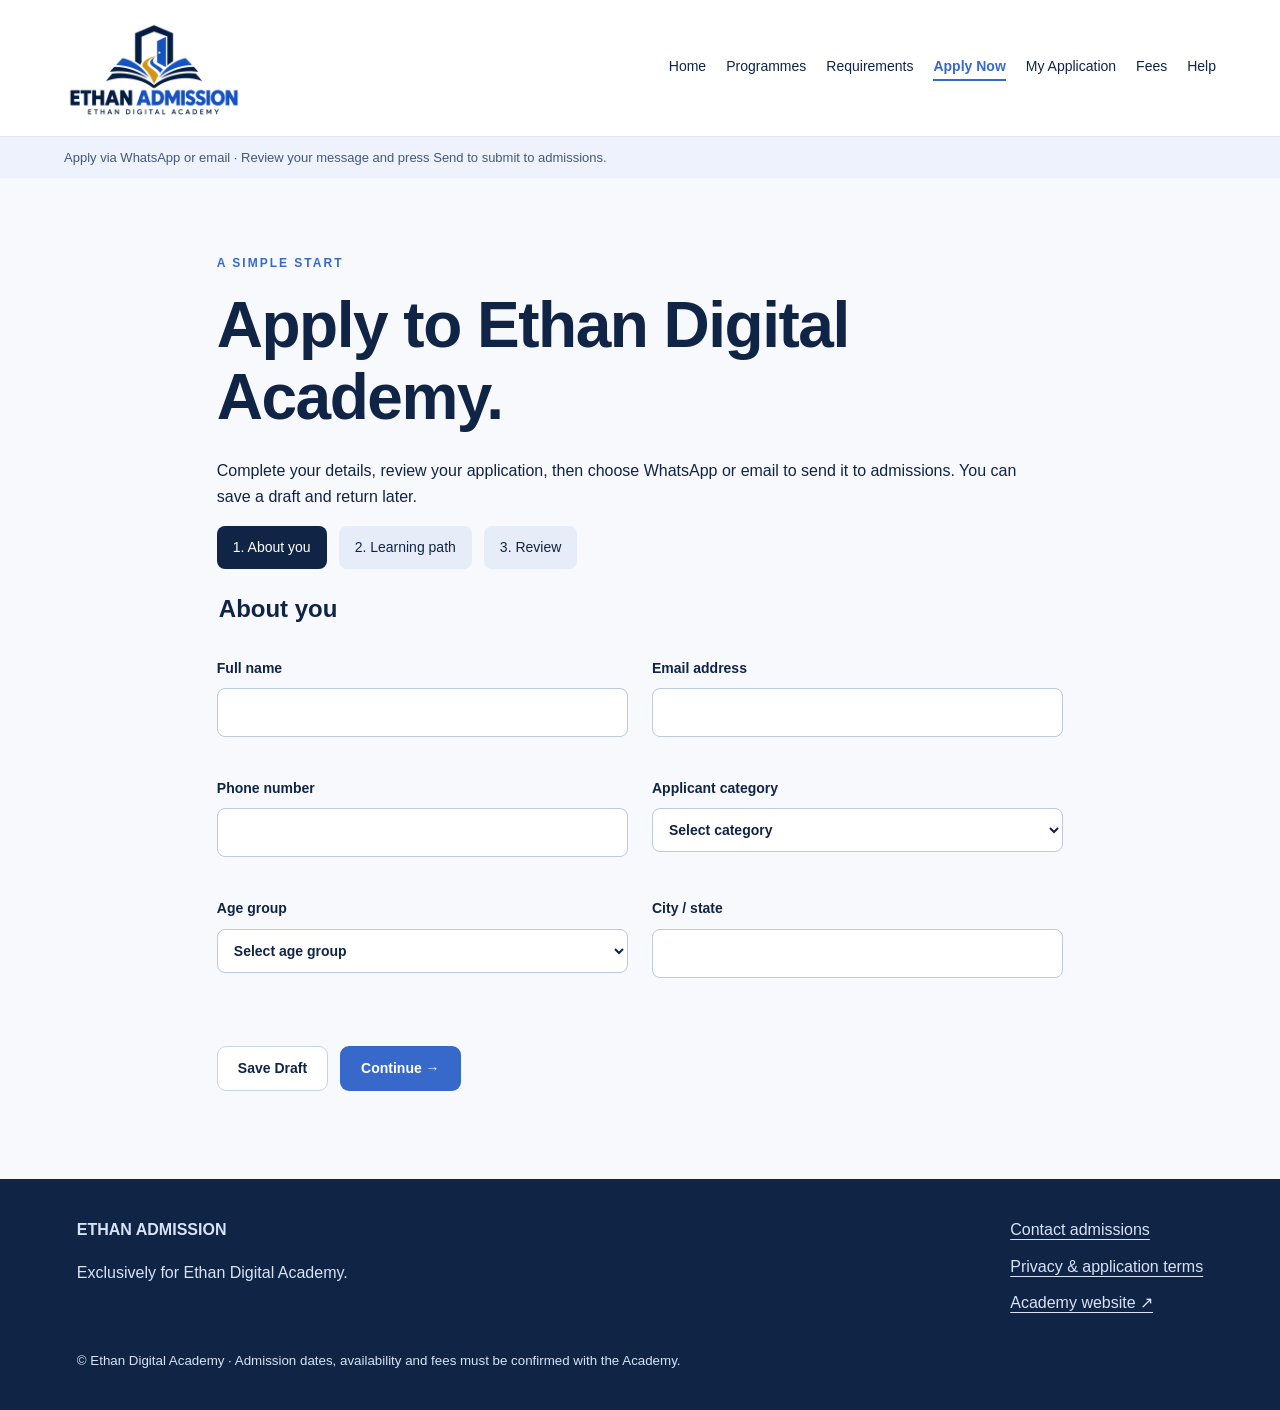
==== apply.html @ f35c6078 "Add files via upload" ====
<!doctype html><html lang="en"><head><meta charset="utf-8"><meta name="viewport" content="width=device-width,initial-scale=1"><meta name="description" content="ETHAN ADMISSION — explore programmes and prepare your application to Ethan Digital Academy."><title>Application | ETHAN ADMISSION</title><link rel="icon" href="assets/ethan-admission-logo.png"><link rel="stylesheet" href="style.css"></head><body><a class="skip" href="#main">Skip to content</a><header><a href="index.html" class="brand"><img src="assets/ethan-admission-logo.png" alt="ETHAN ADMISSION — ETHAN DIGITAL ACADEMY" width="180" height="120"></a><button id="menu-toggle" class="secondary" aria-expanded="false" aria-controls="navigation">Menu</button><nav id="navigation" aria-label="Main navigation"><a href="index.html">Home</a><a href="programmes.html">Programmes</a><a href="requirements.html">Requirements</a><a href="apply.html" aria-current="page">Apply Now</a><a href="dashboard.html">My Application</a><a href="fees.html">Fees</a><a href="help.html">Help</a></nav></header><div class="preview">Apply via WhatsApp or email · Review your message and press Send to submit to admissions.</div><main id="main"><section class="narrow"><p class="eyebrow">A SIMPLE START</p><h1>Apply to Ethan Digital Academy.</h1><p>Complete your details, review your application, then choose WhatsApp or email to send it to admissions. You can save a draft and return later.</p><ol class="wizard-tabs" aria-label="Application steps"><li>1. About you</li><li>2. Learning path</li><li>3. Review</li></ol><form id="application" novalidate><fieldset data-step="0"><legend>About you</legend><div class="grid two"><label>Full name<input name="name" required maxlength="120" autocomplete="name"></label><label>Email address<input name="email" type="email" required autocomplete="email"></label><label>Phone number<input name="phone" type="tel" required maxlength="30" autocomplete="tel"></label><label>Applicant category<select name="category" required><option value="">Select category</option><option>Student</option><option>Professional</option><option>Business Owner</option></select></label><label>Age group<select name="ageGroup" required><option value="">Select age group</option><option value="under18">Under 18</option><option value="adult">18 or above</option></select></label><label>City / state<input name="location" maxlength="100"></label></div><div id="guardian-fields" hidden><h3>Parent or guardian details</h3><div class="grid two"><label>Guardian full name<input name="guardian" maxlength="120"></label><label>Guardian phone<input name="guardianPhone" type="tel" maxlength="30"></label><label>Relationship<select name="relationship"><option value="">Select relationship</option><option>Parent</option><option>Guardian</option></select></label></div><label class="check"><input name="guardianConsent" type="checkbox"> My parent or guardian is aware of this application preparation.</label></div></fieldset><fieldset data-step="1" hidden><legend>Your learning path</legend><div class="grid two"><label>Programme<select name="programme" id="programme" required></select></label><label>Preferred mode<select name="mode" required><option value="">Select preference</option><option>Online</option><option>Physical classroom</option><option>Hybrid</option></select></label><label>Experience level<select name="experience"><option>Beginner</option><option>Some experience</option><option>Experienced</option></select></label><label>Preferred schedule<select name="schedule"><option>No preference</option><option>Weekdays</option><option>Weekends</option></select></label></div><label>What would you like to achieve?<textarea name="goals" rows="4" required maxlength="1000"></textarea></label><p class="muted">Your preferences help admissions understand your needs. They do not reserve a place or confirm a timetable.</p></fieldset><fieldset data-step="2" hidden><legend>Review your information</legend><div id="review" class="card"></div><label class="check"><input id="acknowledge" type="checkbox" required> I confirm these details are correct and agree to share this application with Ethan Digital Academy through my chosen channel.</label></fieldset><div class="actions"><button type="button" id="back" class="secondary">Back</button><button type="button" id="save-draft" class="secondary">Save Draft</button><button type="button" id="next">Continue →</button><button id="finish" hidden>Continue to submission</button></div><p id="feedback" role="status"></p><div id="submission-options"></div></form></section></main><footer><div><strong>ETHAN ADMISSION</strong><p>Exclusively for Ethan Digital Academy.</p></div><div><a href="help.html">Contact admissions</a><a href="privacy.html">Privacy & application terms</a><a href="https://ethandigitalacademy.org">Academy website ↗</a></div><small>© Ethan Digital Academy · Admission dates, availability and fees must be confirmed with the Academy.</small></footer><script src="programmes.js"></script><script src="submission.js"></script><script src="app.js"></script></body></html>
---- style.css ----
:root{font-family:Arial,Helvetica,sans-serif;color:#102446;background:#f7f9fd;line-height:1.65;--blue:#3769cb;--navy:#102446}*{box-sizing:border-box}body{margin:0}a{color:#2456b4;text-underline-offset:4px}header{display:flex;align-items:center;justify-content:space-between;gap:24px;background:white;padding:8px 5%;border-bottom:1px solid #e4e9f2}.brand img{display:block;width:180px;height:auto}nav{display:flex;gap:20px;flex-wrap:wrap}nav a{font-size:14px;text-decoration:none;color:var(--navy)}nav a[aria-current]{color:var(--blue);font-weight:700;border-bottom:2px solid var(--blue)}#menu-toggle{display:none}.preview{padding:10px 5%;background:#edf2fc;color:#435879;font-size:13px}.skip{position:absolute;left:10px;top:-100px;background:white;padding:10px;z-index:5}.skip:focus{top:10px}section{padding:64px 6%;max-width:1440px;margin:auto}.narrow{max-width:1000px}h1{font-size:clamp(36px,5vw,64px);line-height:1.12;letter-spacing:-1.5px;margin:16px 0 24px}h2{font-size:clamp(26px,3vw,36px);line-height:1.2;letter-spacing:-.5px}h3{font-size:21px;line-height:1.3}p{max-width:820px}.eyebrow,.tag{font-size:12px;letter-spacing:2px;font-weight:700;color:var(--blue)}.hero{background:var(--navy);max-width:none;color:white;display:grid;grid-template-columns:1.3fr 1fr;gap:60px;padding:72px 7%}.hero .eyebrow{color:#b0caff}.hero p{color:#d0dbee;max-width:560px}.hero-card{background:#1a3459;border:1px solid #355072;border-radius:24px;padding:32px;align-self:center}.hero-card .tag{color:#b0caff}.hero-card li{padding:8px 0}.grid{display:grid;grid-template-columns:repeat(3,minmax(0,1fr));gap:24px;margin:28px 0}.two{grid-template-columns:repeat(2,minmax(0,1fr))}.card{background:white;border:1px solid #e0e6f1;border-radius:18px;padding:28px;box-shadow:0 6px 18px #10244604}.icon{display:inline-block;background:#edf2fc;color:var(--blue);padding:9px 14px;border-radius:10px;font-weight:700}.section-top{display:flex;justify-content:space-between;align-items:center;gap:20px}.soft{background:#edf2fc;max-width:none}.button,button{display:inline-block;border:1px solid transparent;background:var(--blue);color:white;text-decoration:none;padding:12px 20px;border-radius:9px;font:700 14px Arial;cursor:pointer;line-height:1.4}.secondary,.light{background:white;color:var(--navy);border-color:#c8d3e5}.actions{display:flex;gap:12px;flex-wrap:wrap;margin:24px 0}.filters{display:grid;grid-template-columns:2fr 1fr 1fr;gap:20px;padding:20px;background:white;border-radius:14px;margin-top:28px}input,select,textarea{display:block;width:100%;padding:12px;border:1px solid #bcc9df;border-radius:8px;background:white;color:var(--navy);font:inherit;margin:8px 0 16px}label{font-size:14px;font-weight:700}fieldset{border:0;margin:20px 0;padding:0}legend{font-size:24px;font-weight:700}.check{display:flex;gap:10px;align-items:flex-start;margin:24px 0}.check input{width:auto;margin-top:6px}.wizard-tabs{display:flex;gap:12px;list-style:none;padding:0;flex-wrap:wrap}.wizard-tabs li{background:#e7edf8;border-radius:8px;padding:10px 16px;font-size:14px}.wizard-tabs li.active{background:var(--navy);color:white}.muted{color:#51617a;font-size:14px}.steps{display:grid;grid-template-columns:repeat(4,1fr);gap:20px;margin:32px 0}.steps article{padding:20px;border-left:3px solid var(--blue);background:white}.badge{display:inline-block;background:#eaf0fc;color:#2857a9;border-radius:20px;padding:6px 12px;font-size:13px}dl{display:grid;grid-template-columns:1fr 2fr;gap:12px}dt{font-weight:700}dd{margin:0;overflow-wrap:anywhere;white-space:pre-wrap}details{background:white;padding:18px 24px;border:1px solid #dce4f0;border-radius:12px;margin-bottom:12px}summary{font-weight:700;cursor:pointer}.wrap{overflow-wrap:anywhere}dialog{border:1px solid #c4cee0;border-radius:20px;max-width:650px;width:90%;padding:32px;color:var(--navy)}dialog::backdrop{background:#102446aa}.close{float:right}footer{background:var(--navy);color:#d7e3f6;padding:38px 6%;display:flex;flex-wrap:wrap;justify-content:space-between;gap:24px}footer a{color:#d7e3f6;display:block;margin-bottom:10px}footer small{flex-basis:100%}[hidden]{display:none!important}:focus-visible{outline:3px solid #d9a120;outline-offset:4px}@media(max-width:950px){nav{gap:12px}.grid{grid-template-columns:repeat(2,minmax(0,1fr))}.hero{gap:28px}.steps{grid-template-columns:repeat(2,1fr)}.filters{grid-template-columns:1fr}}@media(max-width:650px){header{flex-wrap:wrap}.brand img{width:155px}#menu-toggle{display:block}nav{display:none;width:100%;flex-direction:column;padding-bottom:15px}nav.open{display:flex}section{padding:40px 6%}.hero,.grid,.two,.steps{grid-template-columns:1fr}.hero{padding:48px 6%}.section-top{display:block}.card{padding:22px}dl{grid-template-columns:1fr}dd{margin-bottom:12px}.wizard-tabs li{padding:8px 10px;font-size:12px}}@media print{header,.preview,footer,button,.actions,.skip{display:none!important}body{background:white}section{padding:0}.card{box-shadow:none;border:0}h1{font-size:30px}}
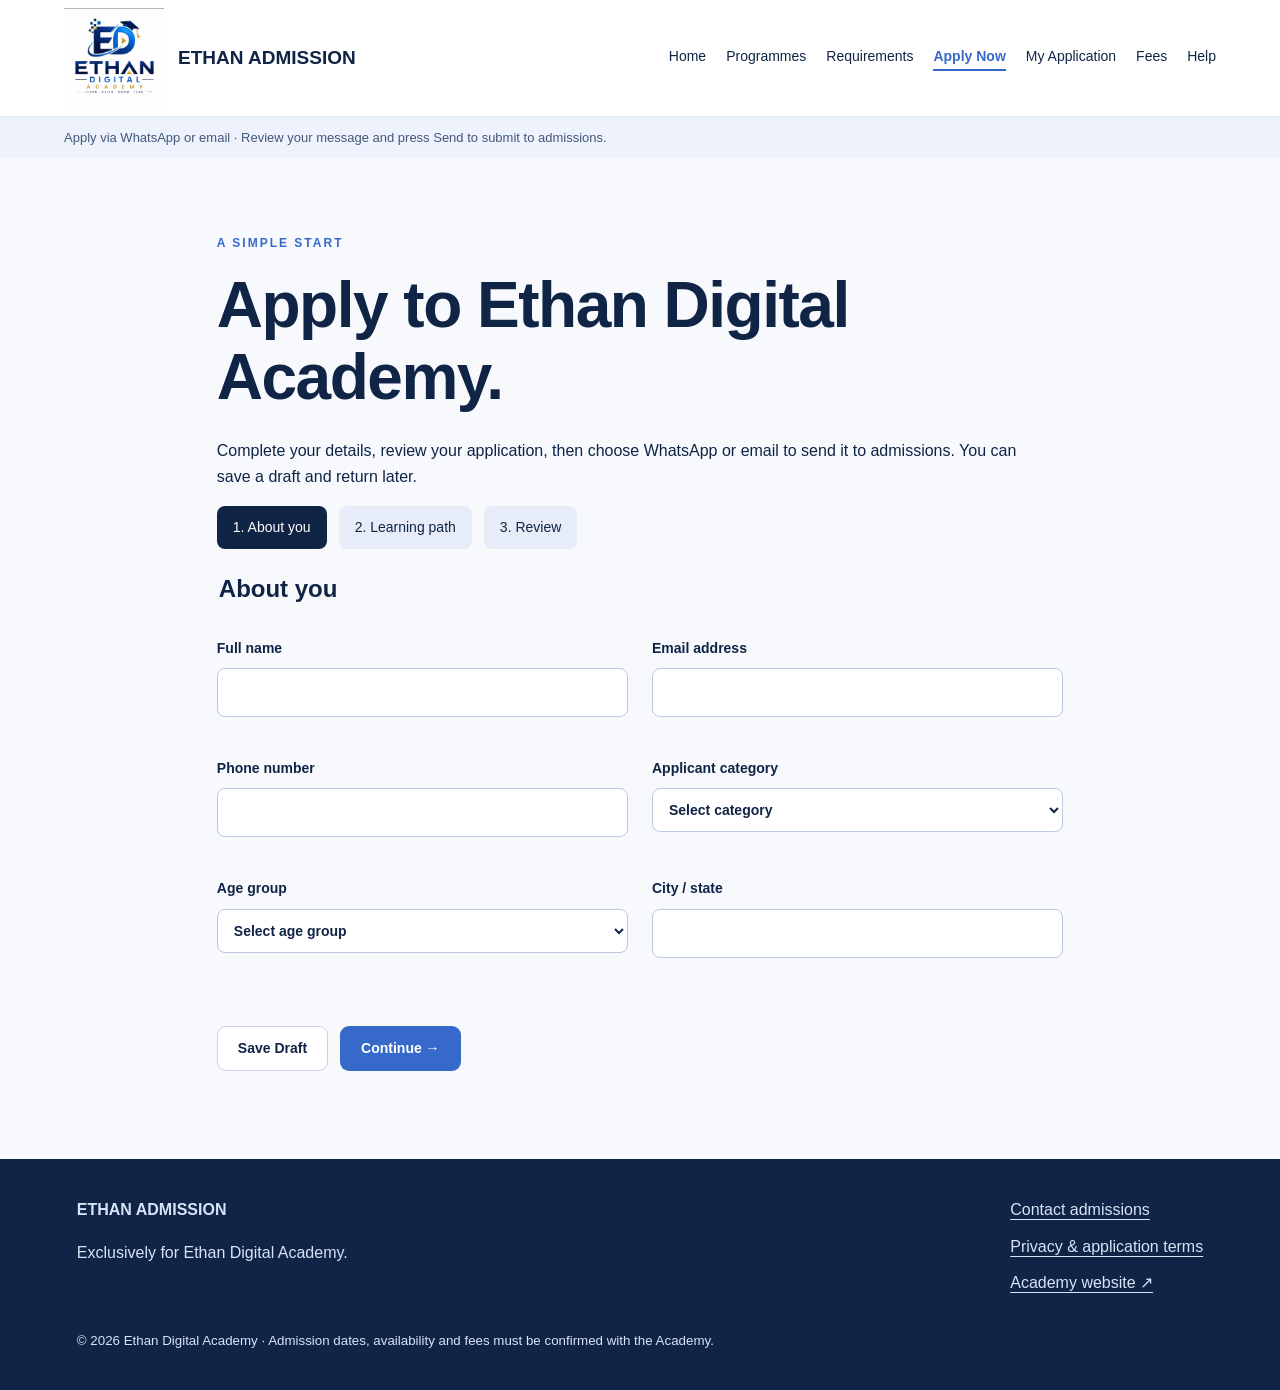
==== commit c4d9ccb4: "Add files via upload" ====
--- a/apply.html
+++ b/apply.html
@@ -1 +1 @@
-<!doctype html><html lang="en"><head><meta charset="utf-8"><meta name="viewport" content="width=device-width,initial-scale=1"><meta name="description" content="ETHAN ADMISSION — explore programmes and prepare your application to Ethan Digital Academy."><title>Application | ETHAN ADMISSION</title><link rel="icon" href="assets/ethan-admission-logo.png"><link rel="stylesheet" href="style.css"></head><body><a class="skip" href="#main">Skip to content</a><header><a href="index.html" class="brand"><img src="assets/ethan-admission-logo.png" alt="ETHAN ADMISSION — ETHAN DIGITAL ACADEMY" width="180" height="120"></a><button id="menu-toggle" class="secondary" aria-expanded="false" aria-controls="navigation">Menu</button><nav id="navigation" aria-label="Main navigation"><a href="index.html">Home</a><a href="programmes.html">Programmes</a><a href="requirements.html">Requirements</a><a href="apply.html" aria-current="page">Apply Now</a><a href="dashboard.html">My Application</a><a href="fees.html">Fees</a><a href="help.html">Help</a></nav></header><div class="preview">Apply via WhatsApp or email · Review your message and press Send to submit to admissions.</div><main id="main"><section class="narrow"><p class="eyebrow">A SIMPLE START</p><h1>Apply to Ethan Digital Academy.</h1><p>Complete your details, review your application, then choose WhatsApp or email to send it to admissions. You can save a draft and return later.</p><ol class="wizard-tabs" aria-label="Application steps"><li>1. About you</li><li>2. Learning path</li><li>3. Review</li></ol><form id="application" novalidate><fieldset data-step="0"><legend>About you</legend><div class="grid two"><label>Full name<input name="name" required maxlength="120" autocomplete="name"></label><label>Email address<input name="email" type="email" required autocomplete="email"></label><label>Phone number<input name="phone" type="tel" required maxlength="30" autocomplete="tel"></label><label>Applicant category<select name="category" required><option value="">Select category</option><option>Student</option><option>Professional</option><option>Business Owner</option></select></label><label>Age group<select name="ageGroup" required><option value="">Select age group</option><option value="under18">Under 18</option><option value="adult">18 or above</option></select></label><label>City / state<input name="location" maxlength="100"></label></div><div id="guardian-fields" hidden><h3>Parent or guardian details</h3><div class="grid two"><label>Guardian full name<input name="guardian" maxlength="120"></label><label>Guardian phone<input name="guardianPhone" type="tel" maxlength="30"></label><label>Relationship<select name="relationship"><option value="">Select relationship</option><option>Parent</option><option>Guardian</option></select></label></div><label class="check"><input name="guardianConsent" type="checkbox"> My parent or guardian is aware of this application preparation.</label></div></fieldset><fieldset data-step="1" hidden><legend>Your learning path</legend><div class="grid two"><label>Programme<select name="programme" id="programme" required></select></label><label>Preferred mode<select name="mode" required><option value="">Select preference</option><option>Online</option><option>Physical classroom</option><option>Hybrid</option></select></label><label>Experience level<select name="experience"><option>Beginner</option><option>Some experience</option><option>Experienced</option></select></label><label>Preferred schedule<select name="schedule"><option>No preference</option><option>Weekdays</option><option>Weekends</option></select></label></div><label>What would you like to achieve?<textarea name="goals" rows="4" required maxlength="1000"></textarea></label><p class="muted">Your preferences help admissions understand your needs. They do not reserve a place or confirm a timetable.</p></fieldset><fieldset data-step="2" hidden><legend>Review your information</legend><div id="review" class="card"></div><label class="check"><input id="acknowledge" type="checkbox" required> I confirm these details are correct and agree to share this application with Ethan Digital Academy through my chosen channel.</label></fieldset><div class="actions"><button type="button" id="back" class="secondary">Back</button><button type="button" id="save-draft" class="secondary">Save Draft</button><button type="button" id="next">Continue →</button><button id="finish" hidden>Continue to submission</button></div><p id="feedback" role="status"></p><div id="submission-options"></div></form></section></main><footer><div><strong>ETHAN ADMISSION</strong><p>Exclusively for Ethan Digital Academy.</p></div><div><a href="help.html">Contact admissions</a><a href="privacy.html">Privacy & application terms</a><a href="https://ethandigitalacademy.org">Academy website ↗</a></div><small>© Ethan Digital Academy · Admission dates, availability and fees must be confirmed with the Academy.</small></footer><script src="programmes.js"></script><script src="submission.js"></script><script src="app.js"></script></body></html>+<!doctype html><html lang="en"><head><meta charset="utf-8"><meta name="viewport" content="width=device-width,initial-scale=1"><meta name="description" content="ETHAN ADMISSION — explore programmes and prepare your application to Ethan Digital Academy."><title>Application | ETHAN ADMISSION</title><link rel="icon" href="assets/ethan-digital-academy-logo.jpeg"><link rel="stylesheet" href="style.css"></head><body><a class="skip" href="#main">Skip to content</a><header><a href="index.html" class="brand"><img src="assets/ethan-digital-academy-logo.jpeg" alt="Ethan Digital Academy" width="100" height="100"><span class="portal-name">ETHAN ADMISSION</span></a><button id="menu-toggle" class="secondary" aria-expanded="false" aria-controls="navigation">Menu</button><nav id="navigation" aria-label="Main navigation"><a href="index.html">Home</a><a href="programmes.html">Programmes</a><a href="requirements.html">Requirements</a><a href="apply.html" aria-current="page">Apply Now</a><a href="dashboard.html">My Application</a><a href="fees.html">Fees</a><a href="help.html">Help</a></nav></header><div class="preview">Apply via WhatsApp or email · Review your message and press Send to submit to admissions.</div><main id="main"><section class="narrow"><p class="eyebrow">A SIMPLE START</p><h1>Apply to Ethan Digital Academy.</h1><p>Complete your details, review your application, then choose WhatsApp or email to send it to admissions. You can save a draft and return later.</p><ol class="wizard-tabs" aria-label="Application steps"><li>1. About you</li><li>2. Learning path</li><li>3. Review</li></ol><form id="application" novalidate><fieldset data-step="0"><legend>About you</legend><div class="grid two"><label>Full name<input name="name" required maxlength="120" autocomplete="name"></label><label>Email address<input name="email" type="email" required autocomplete="email"></label><label>Phone number<input name="phone" type="tel" required maxlength="30" autocomplete="tel"></label><label>Applicant category<select name="category" required><option value="">Select category</option><option>Student</option><option>Professional</option><option>Business Owner</option></select></label><label>Age group<select name="ageGroup" required><option value="">Select age group</option><option value="under18">Under 18</option><option value="adult">18 or above</option></select></label><label>City / state<input name="location" maxlength="100"></label></div><div id="guardian-fields" hidden><h3>Parent or guardian details</h3><div class="grid two"><label>Guardian full name<input name="guardian" maxlength="120"></label><label>Guardian phone<input name="guardianPhone" type="tel" maxlength="30"></label><label>Relationship<select name="relationship"><option value="">Select relationship</option><option>Parent</option><option>Guardian</option></select></label></div><label class="check"><input name="guardianConsent" type="checkbox"> My parent or guardian is aware of this application preparation.</label></div></fieldset><fieldset data-step="1" hidden><legend>Your learning path</legend><div class="grid two"><label>Programme<select name="programme" id="programme" required></select></label><label>Preferred mode<select name="mode" required><option value="">Select preference</option><option>Online</option><option>Physical classroom</option><option>Hybrid</option></select></label><label>Experience level<select name="experience"><option>Beginner</option><option>Some experience</option><option>Experienced</option></select></label><label>Preferred schedule<select name="schedule"><option>No preference</option><option>Weekdays</option><option>Weekends</option></select></label></div><label>What would you like to achieve?<textarea name="goals" rows="4" required maxlength="1000"></textarea></label><p class="muted">Your preferences help admissions understand your needs. They do not reserve a place or confirm a timetable.</p></fieldset><fieldset data-step="2" hidden><legend>Review your information</legend><div id="review" class="card"></div><label class="check"><input id="acknowledge" type="checkbox" required> I confirm these details are correct and agree to share this application with Ethan Digital Academy through my chosen channel.</label></fieldset><div class="actions"><button type="button" id="back" class="secondary">Back</button><button type="button" id="save-draft" class="secondary">Save Draft</button><button type="button" id="next">Continue →</button><button id="finish" hidden>Continue to submission</button></div><p id="feedback" role="status"></p><div id="submission-options"></div></form></section></main><footer><div><strong>ETHAN ADMISSION</strong><p>Exclusively for Ethan Digital Academy.</p></div><div><a href="help.html">Contact admissions</a><a href="privacy.html">Privacy & application terms</a><a href="https://ethandigitalacademy.org">Academy website ↗</a></div><small>© 2026 Ethan Digital Academy · Admission dates, availability and fees must be confirmed with the Academy.</small></footer><script src="programmes.js"></script><script src="submission.js"></script><script src="app.js"></script></body></html>
--- a/style.css
+++ b/style.css
@@ -1 +1,3 @@
 :root{font-family:Arial,Helvetica,sans-serif;color:#102446;background:#f7f9fd;line-height:1.65;--blue:#3769cb;--navy:#102446}*{box-sizing:border-box}body{margin:0}a{color:#2456b4;text-underline-offset:4px}header{display:flex;align-items:center;justify-content:space-between;gap:24px;background:white;padding:8px 5%;border-bottom:1px solid #e4e9f2}.brand img{display:block;width:180px;height:auto}nav{display:flex;gap:20px;flex-wrap:wrap}nav a{font-size:14px;text-decoration:none;color:var(--navy)}nav a[aria-current]{color:var(--blue);font-weight:700;border-bottom:2px solid var(--blue)}#menu-toggle{display:none}.preview{padding:10px 5%;background:#edf2fc;color:#435879;font-size:13px}.skip{position:absolute;left:10px;top:-100px;background:white;padding:10px;z-index:5}.skip:focus{top:10px}section{padding:64px 6%;max-width:1440px;margin:auto}.narrow{max-width:1000px}h1{font-size:clamp(36px,5vw,64px);line-height:1.12;letter-spacing:-1.5px;margin:16px 0 24px}h2{font-size:clamp(26px,3vw,36px);line-height:1.2;letter-spacing:-.5px}h3{font-size:21px;line-height:1.3}p{max-width:820px}.eyebrow,.tag{font-size:12px;letter-spacing:2px;font-weight:700;color:var(--blue)}.hero{background:var(--navy);max-width:none;color:white;display:grid;grid-template-columns:1.3fr 1fr;gap:60px;padding:72px 7%}.hero .eyebrow{color:#b0caff}.hero p{color:#d0dbee;max-width:560px}.hero-card{background:#1a3459;border:1px solid #355072;border-radius:24px;padding:32px;align-self:center}.hero-card .tag{color:#b0caff}.hero-card li{padding:8px 0}.grid{display:grid;grid-template-columns:repeat(3,minmax(0,1fr));gap:24px;margin:28px 0}.two{grid-template-columns:repeat(2,minmax(0,1fr))}.card{background:white;border:1px solid #e0e6f1;border-radius:18px;padding:28px;box-shadow:0 6px 18px #10244604}.icon{display:inline-block;background:#edf2fc;color:var(--blue);padding:9px 14px;border-radius:10px;font-weight:700}.section-top{display:flex;justify-content:space-between;align-items:center;gap:20px}.soft{background:#edf2fc;max-width:none}.button,button{display:inline-block;border:1px solid transparent;background:var(--blue);color:white;text-decoration:none;padding:12px 20px;border-radius:9px;font:700 14px Arial;cursor:pointer;line-height:1.4}.secondary,.light{background:white;color:var(--navy);border-color:#c8d3e5}.actions{display:flex;gap:12px;flex-wrap:wrap;margin:24px 0}.filters{display:grid;grid-template-columns:2fr 1fr 1fr;gap:20px;padding:20px;background:white;border-radius:14px;margin-top:28px}input,select,textarea{display:block;width:100%;padding:12px;border:1px solid #bcc9df;border-radius:8px;background:white;color:var(--navy);font:inherit;margin:8px 0 16px}label{font-size:14px;font-weight:700}fieldset{border:0;margin:20px 0;padding:0}legend{font-size:24px;font-weight:700}.check{display:flex;gap:10px;align-items:flex-start;margin:24px 0}.check input{width:auto;margin-top:6px}.wizard-tabs{display:flex;gap:12px;list-style:none;padding:0;flex-wrap:wrap}.wizard-tabs li{background:#e7edf8;border-radius:8px;padding:10px 16px;font-size:14px}.wizard-tabs li.active{background:var(--navy);color:white}.muted{color:#51617a;font-size:14px}.steps{display:grid;grid-template-columns:repeat(4,1fr);gap:20px;margin:32px 0}.steps article{padding:20px;border-left:3px solid var(--blue);background:white}.badge{display:inline-block;background:#eaf0fc;color:#2857a9;border-radius:20px;padding:6px 12px;font-size:13px}dl{display:grid;grid-template-columns:1fr 2fr;gap:12px}dt{font-weight:700}dd{margin:0;overflow-wrap:anywhere;white-space:pre-wrap}details{background:white;padding:18px 24px;border:1px solid #dce4f0;border-radius:12px;margin-bottom:12px}summary{font-weight:700;cursor:pointer}.wrap{overflow-wrap:anywhere}dialog{border:1px solid #c4cee0;border-radius:20px;max-width:650px;width:90%;padding:32px;color:var(--navy)}dialog::backdrop{background:#102446aa}.close{float:right}footer{background:var(--navy);color:#d7e3f6;padding:38px 6%;display:flex;flex-wrap:wrap;justify-content:space-between;gap:24px}footer a{color:#d7e3f6;display:block;margin-bottom:10px}footer small{flex-basis:100%}[hidden]{display:none!important}:focus-visible{outline:3px solid #d9a120;outline-offset:4px}@media(max-width:950px){nav{gap:12px}.grid{grid-template-columns:repeat(2,minmax(0,1fr))}.hero{gap:28px}.steps{grid-template-columns:repeat(2,1fr)}.filters{grid-template-columns:1fr}}@media(max-width:650px){header{flex-wrap:wrap}.brand img{width:155px}#menu-toggle{display:block}nav{display:none;width:100%;flex-direction:column;padding-bottom:15px}nav.open{display:flex}section{padding:40px 6%}.hero,.grid,.two,.steps{grid-template-columns:1fr}.hero{padding:48px 6%}.section-top{display:block}.card{padding:22px}dl{grid-template-columns:1fr}dd{margin-bottom:12px}.wizard-tabs li{padding:8px 10px;font-size:12px}}@media print{header,.preview,footer,button,.actions,.skip{display:none!important}body{background:white}section{padding:0}.card{box-shadow:none;border:0}h1{font-size:30px}}
+
+.brand{display:flex;align-items:center;gap:14px;text-decoration:none;color:#102446}.brand img{width:100px;height:100px;object-fit:contain}.portal-name{font-size:19px;font-weight:800;white-space:nowrap}@media(max-width:650px){.brand img{width:76px;height:76px}.portal-name{font-size:16px}}
